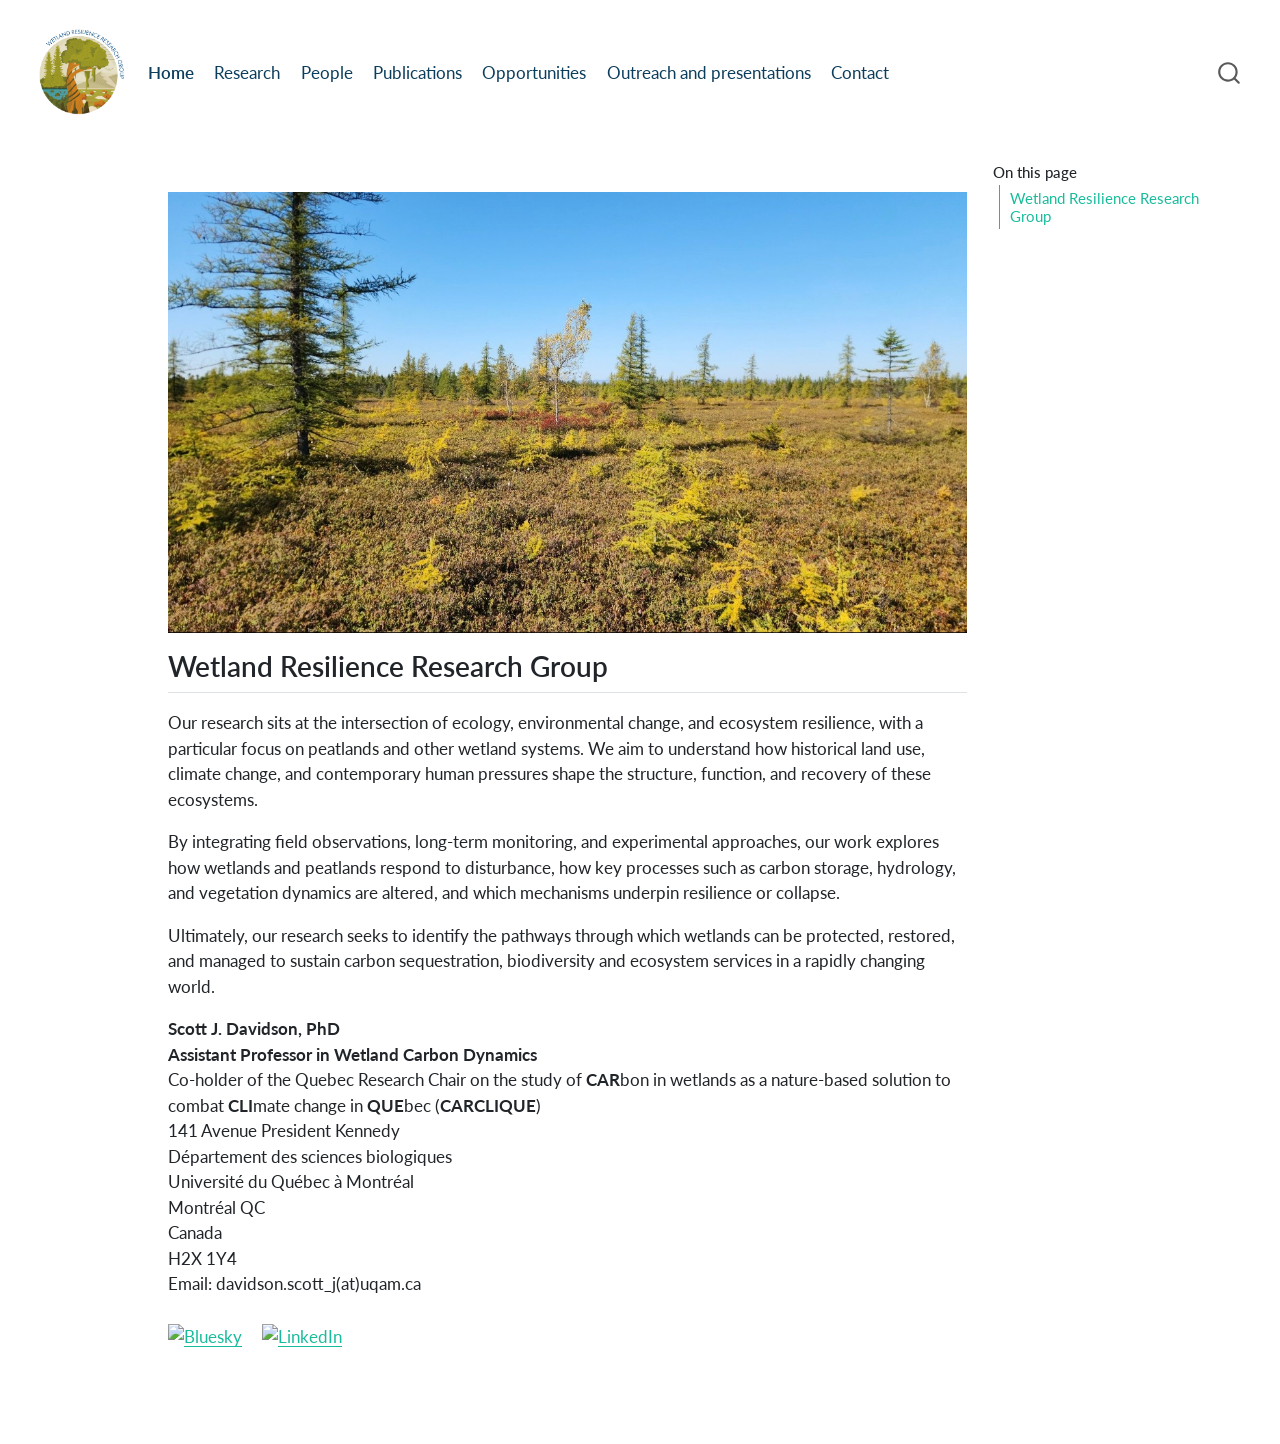
==== docs/index.html @ e8cce107 "Changes" ====
<!DOCTYPE html>
<html xmlns="http://www.w3.org/1999/xhtml" lang="en" xml:lang="en"><head>

<meta charset="utf-8">
<meta name="generator" content="quarto-1.5.57">

<meta name="viewport" content="width=device-width, initial-scale=1.0, user-scalable=yes">


<title>Home</title>
<style>
code{white-space: pre-wrap;}
span.smallcaps{font-variant: small-caps;}
div.columns{display: flex; gap: min(4vw, 1.5em);}
div.column{flex: auto; overflow-x: auto;}
div.hanging-indent{margin-left: 1.5em; text-indent: -1.5em;}
ul.task-list{list-style: none;}
ul.task-list li input[type="checkbox"] {
  width: 0.8em;
  margin: 0 0.8em 0.2em -1em; /* quarto-specific, see https://github.com/quarto-dev/quarto-cli/issues/4556 */ 
  vertical-align: middle;
}
</style>


<script src="site_libs/quarto-nav/quarto-nav.js"></script>
<script src="site_libs/quarto-nav/headroom.min.js"></script>
<script src="site_libs/clipboard/clipboard.min.js"></script>
<script src="site_libs/quarto-search/autocomplete.umd.js"></script>
<script src="site_libs/quarto-search/fuse.min.js"></script>
<script src="site_libs/quarto-search/quarto-search.js"></script>
<meta name="quarto:offset" content="./">
<link href="./images/logos/Dark blue text.png" rel="icon" type="image/png">
<script src="site_libs/quarto-html/quarto.js"></script>
<script src="site_libs/quarto-html/popper.min.js"></script>
<script src="site_libs/quarto-html/tippy.umd.min.js"></script>
<script src="site_libs/quarto-html/anchor.min.js"></script>
<link href="site_libs/quarto-html/tippy.css" rel="stylesheet">
<link href="site_libs/quarto-html/quarto-syntax-highlighting.css" rel="stylesheet" id="quarto-text-highlighting-styles">
<script src="site_libs/bootstrap/bootstrap.min.js"></script>
<link href="site_libs/bootstrap/bootstrap-icons.css" rel="stylesheet">
<link href="site_libs/bootstrap/bootstrap.min.css" rel="stylesheet" id="quarto-bootstrap" data-mode="light">
<script id="quarto-search-options" type="application/json">{
  "location": "navbar",
  "copy-button": false,
  "collapse-after": 3,
  "panel-placement": "end",
  "type": "overlay",
  "limit": 50,
  "keyboard-shortcut": [
    "f",
    "/",
    "s"
  ],
  "show-item-context": false,
  "language": {
    "search-no-results-text": "No results",
    "search-matching-documents-text": "matching documents",
    "search-copy-link-title": "Copy link to search",
    "search-hide-matches-text": "Hide additional matches",
    "search-more-match-text": "more match in this document",
    "search-more-matches-text": "more matches in this document",
    "search-clear-button-title": "Clear",
    "search-text-placeholder": "",
    "search-detached-cancel-button-title": "Cancel",
    "search-submit-button-title": "Submit",
    "search-label": "Search"
  }
}</script>


<link rel="stylesheet" href="styles.css">
</head>

<body class="nav-fixed">

<div id="quarto-search-results"></div>
  <header id="quarto-header" class="headroom fixed-top">
    <nav class="navbar navbar-expand-lg " data-bs-theme="dark">
      <div class="navbar-container container-fluid">
      <div class="navbar-brand-container mx-auto">
    <a href="./index.html" class="navbar-brand navbar-brand-logo">
    <img src="./images/logos/Dark blue text.png" alt="" class="navbar-logo">
    </a>
  </div>
            <div id="quarto-search" class="" title="Search"></div>
          <button class="navbar-toggler" type="button" data-bs-toggle="collapse" data-bs-target="#navbarCollapse" aria-controls="navbarCollapse" role="menu" aria-expanded="false" aria-label="Toggle navigation" onclick="if (window.quartoToggleHeadroom) { window.quartoToggleHeadroom(); }">
  <span class="navbar-toggler-icon"></span>
</button>
          <div class="collapse navbar-collapse" id="navbarCollapse">
            <ul class="navbar-nav navbar-nav-scroll me-auto">
  <li class="nav-item">
    <a class="nav-link active" href="./index.html" aria-current="page"> 
<span class="menu-text">Home</span></a>
  </li>  
  <li class="nav-item">
    <a class="nav-link" href="./Research.html"> 
<span class="menu-text">Research</span></a>
  </li>  
  <li class="nav-item">
    <a class="nav-link" href="./People.html"> 
<span class="menu-text">People</span></a>
  </li>  
  <li class="nav-item">
    <a class="nav-link" href="./Publications.html"> 
<span class="menu-text">Publications</span></a>
  </li>  
  <li class="nav-item">
    <a class="nav-link" href="./Opportunities.html"> 
<span class="menu-text">Opportunities</span></a>
  </li>  
  <li class="nav-item">
    <a class="nav-link" href="./outreach-presentations.html"> 
<span class="menu-text">Outreach and presentations</span></a>
  </li>  
  <li class="nav-item">
    <a class="nav-link" href="./contact.html"> 
<span class="menu-text">Contact</span></a>
  </li>  
</ul>
          </div> <!-- /navcollapse -->
            <div class="quarto-navbar-tools">
</div>
      </div> <!-- /container-fluid -->
    </nav>
</header>
<!-- content -->
<div id="quarto-content" class="quarto-container page-columns page-rows-contents page-layout-article page-navbar">
<!-- sidebar -->
<!-- margin-sidebar -->
    <div id="quarto-margin-sidebar" class="sidebar margin-sidebar">
        <nav id="TOC" role="doc-toc" class="toc-active">
    <h2 id="toc-title">On this page</h2>
   
  <ul>
  <li><a href="#wetland-resilience-research-group" id="toc-wetland-resilience-research-group" class="nav-link active" data-scroll-target="#wetland-resilience-research-group">Wetland Resilience Research Group</a></li>
  </ul>
</nav>
    </div>
<!-- main -->
<main class="content" id="quarto-document-content">

<header id="title-block-header">
<!-- <h1 class="title"></h1> -->
<!--  -->

</header>


<p><img src="images/peatland_home_page.jpg" class="img-fluid"></p>
<section id="wetland-resilience-research-group" class="level2">
<h2 class="anchored" data-anchor-id="wetland-resilience-research-group">Wetland Resilience Research Group</h2>
<p>Our research sits at the intersection of ecology, environmental change, and ecosystem resilience, with a particular focus on peatlands and other wetland systems. We aim to understand how historical land use, climate change, and contemporary human pressures shape the structure, function, and recovery of these ecosystems.</p>
<p>By integrating field observations, long-term monitoring, and experimental approaches, our work explores how wetlands and peatlands respond to disturbance, how key processes such as carbon storage, hydrology, and vegetation dynamics are altered, and which mechanisms underpin resilience or collapse.</p>
<p>Ultimately, our research seeks to identify the pathways through which wetlands can be protected, restored, and managed to sustain carbon sequestration, biodiversity and ecosystem services in a rapidly changing world.</p>
<p><strong>Scott J. Davidson, PhD</strong><br> <strong>Assistant Professor in Wetland Carbon Dynamics</strong><br> Co-holder of the Quebec Research Chair on the study of <strong>CAR</strong>bon in wetlands as a nature-based solution to combat <strong>CLI</strong>mate change in <strong>QUE</strong>bec (<strong>CARCLIQUE</strong>)<br> 141 Avenue President Kennedy<br> Département des sciences biologiques<br> Université du Québec à Montréal<br> Montréal QC<br> Canada<br> H2X 1Y4<br> Email: davidson.scott_j(at)uqam.ca<br></p>
<div style="display:flex; gap:20px; justify-content:left; align-items:left; margin-top:1.5rem;">
<p><a href="https://bsky.app/profile/wetlandresilienceresearchgroup.com" target="_blank" rel="noopener"> <img src="https://upload.wikimedia.org/wikipedia/commons/7/7a/Bluesky_Logo.svg" alt="Bluesky" style="height:36px; width:auto;"> </a></p>
<p><a href="https://www.linkedin.com/in/scott-j-davidson-8107076a/" target="_blank" rel="noopener"> <img src="https://upload.wikimedia.org/wikipedia/commons/c/ca/LinkedIn_logo_initials.png" alt="LinkedIn" style="height:36px; width:auto;"> </a></p>
</div>


</section>

</main> <!-- /main -->
<script id="quarto-html-after-body" type="application/javascript">
window.document.addEventListener("DOMContentLoaded", function (event) {
  const toggleBodyColorMode = (bsSheetEl) => {
    const mode = bsSheetEl.getAttribute("data-mode");
    const bodyEl = window.document.querySelector("body");
    if (mode === "dark") {
      bodyEl.classList.add("quarto-dark");
      bodyEl.classList.remove("quarto-light");
    } else {
      bodyEl.classList.add("quarto-light");
      bodyEl.classList.remove("quarto-dark");
    }
  }
  const toggleBodyColorPrimary = () => {
    const bsSheetEl = window.document.querySelector("link#quarto-bootstrap");
    if (bsSheetEl) {
      toggleBodyColorMode(bsSheetEl);
    }
  }
  toggleBodyColorPrimary();  
  const icon = "";
  const anchorJS = new window.AnchorJS();
  anchorJS.options = {
    placement: 'right',
    icon: icon
  };
  anchorJS.add('.anchored');
  const isCodeAnnotation = (el) => {
    for (const clz of el.classList) {
      if (clz.startsWith('code-annotation-')) {                     
        return true;
      }
    }
    return false;
  }
  const onCopySuccess = function(e) {
    // button target
    const button = e.trigger;
    // don't keep focus
    button.blur();
    // flash "checked"
    button.classList.add('code-copy-button-checked');
    var currentTitle = button.getAttribute("title");
    button.setAttribute("title", "Copied!");
    let tooltip;
    if (window.bootstrap) {
      button.setAttribute("data-bs-toggle", "tooltip");
      button.setAttribute("data-bs-placement", "left");
      button.setAttribute("data-bs-title", "Copied!");
      tooltip = new bootstrap.Tooltip(button, 
        { trigger: "manual", 
          customClass: "code-copy-button-tooltip",
          offset: [0, -8]});
      tooltip.show();    
    }
    setTimeout(function() {
      if (tooltip) {
        tooltip.hide();
        button.removeAttribute("data-bs-title");
        button.removeAttribute("data-bs-toggle");
        button.removeAttribute("data-bs-placement");
      }
      button.setAttribute("title", currentTitle);
      button.classList.remove('code-copy-button-checked');
    }, 1000);
    // clear code selection
    e.clearSelection();
  }
  const getTextToCopy = function(trigger) {
      const codeEl = trigger.previousElementSibling.cloneNode(true);
      for (const childEl of codeEl.children) {
        if (isCodeAnnotation(childEl)) {
          childEl.remove();
        }
      }
      return codeEl.innerText;
  }
  const clipboard = new window.ClipboardJS('.code-copy-button:not([data-in-quarto-modal])', {
    text: getTextToCopy
  });
  clipboard.on('success', onCopySuccess);
  if (window.document.getElementById('quarto-embedded-source-code-modal')) {
    // For code content inside modals, clipBoardJS needs to be initialized with a container option
    // TODO: Check when it could be a function (https://github.com/zenorocha/clipboard.js/issues/860)
    const clipboardModal = new window.ClipboardJS('.code-copy-button[data-in-quarto-modal]', {
      text: getTextToCopy,
      container: window.document.getElementById('quarto-embedded-source-code-modal')
    });
    clipboardModal.on('success', onCopySuccess);
  }
    var localhostRegex = new RegExp(/^(?:http|https):\/\/localhost\:?[0-9]*\//);
    var mailtoRegex = new RegExp(/^mailto:/);
      var filterRegex = new RegExp("https:\/\/wetlandresilienceresearchgroup\.com");
    var isInternal = (href) => {
        return filterRegex.test(href) || localhostRegex.test(href) || mailtoRegex.test(href);
    }
    // Inspect non-navigation links and adorn them if external
 	var links = window.document.querySelectorAll('a[href]:not(.nav-link):not(.navbar-brand):not(.toc-action):not(.sidebar-link):not(.sidebar-item-toggle):not(.pagination-link):not(.no-external):not([aria-hidden]):not(.dropdown-item):not(.quarto-navigation-tool):not(.about-link)');
    for (var i=0; i<links.length; i++) {
      const link = links[i];
      if (!isInternal(link.href)) {
        // undo the damage that might have been done by quarto-nav.js in the case of
        // links that we want to consider external
        if (link.dataset.originalHref !== undefined) {
          link.href = link.dataset.originalHref;
        }
      }
    }
  function tippyHover(el, contentFn, onTriggerFn, onUntriggerFn) {
    const config = {
      allowHTML: true,
      maxWidth: 500,
      delay: 100,
      arrow: false,
      appendTo: function(el) {
          return el.parentElement;
      },
      interactive: true,
      interactiveBorder: 10,
      theme: 'quarto',
      placement: 'bottom-start',
    };
    if (contentFn) {
      config.content = contentFn;
    }
    if (onTriggerFn) {
      config.onTrigger = onTriggerFn;
    }
    if (onUntriggerFn) {
      config.onUntrigger = onUntriggerFn;
    }
    window.tippy(el, config); 
  }
  const noterefs = window.document.querySelectorAll('a[role="doc-noteref"]');
  for (var i=0; i<noterefs.length; i++) {
    const ref = noterefs[i];
    tippyHover(ref, function() {
      // use id or data attribute instead here
      let href = ref.getAttribute('data-footnote-href') || ref.getAttribute('href');
      try { href = new URL(href).hash; } catch {}
      const id = href.replace(/^#\/?/, "");
      const note = window.document.getElementById(id);
      if (note) {
        return note.innerHTML;
      } else {
        return "";
      }
    });
  }
  const xrefs = window.document.querySelectorAll('a.quarto-xref');
  const processXRef = (id, note) => {
    // Strip column container classes
    const stripColumnClz = (el) => {
      el.classList.remove("page-full", "page-columns");
      if (el.children) {
        for (const child of el.children) {
          stripColumnClz(child);
        }
      }
    }
    stripColumnClz(note)
    if (id === null || id.startsWith('sec-')) {
      // Special case sections, only their first couple elements
      const container = document.createElement("div");
      if (note.children && note.children.length > 2) {
        container.appendChild(note.children[0].cloneNode(true));
        for (let i = 1; i < note.children.length; i++) {
          const child = note.children[i];
          if (child.tagName === "P" && child.innerText === "") {
            continue;
          } else {
            container.appendChild(child.cloneNode(true));
            break;
          }
        }
        if (window.Quarto?.typesetMath) {
          window.Quarto.typesetMath(container);
        }
        return container.innerHTML
      } else {
        if (window.Quarto?.typesetMath) {
          window.Quarto.typesetMath(note);
        }
        return note.innerHTML;
      }
    } else {
      // Remove any anchor links if they are present
      const anchorLink = note.querySelector('a.anchorjs-link');
      if (anchorLink) {
        anchorLink.remove();
      }
      if (window.Quarto?.typesetMath) {
        window.Quarto.typesetMath(note);
      }
      // TODO in 1.5, we should make sure this works without a callout special case
      if (note.classList.contains("callout")) {
        return note.outerHTML;
      } else {
        return note.innerHTML;
      }
    }
  }
  for (var i=0; i<xrefs.length; i++) {
    const xref = xrefs[i];
    tippyHover(xref, undefined, function(instance) {
      instance.disable();
      let url = xref.getAttribute('href');
      let hash = undefined; 
      if (url.startsWith('#')) {
        hash = url;
      } else {
        try { hash = new URL(url).hash; } catch {}
      }
      if (hash) {
        const id = hash.replace(/^#\/?/, "");
        const note = window.document.getElementById(id);
        if (note !== null) {
          try {
            const html = processXRef(id, note.cloneNode(true));
            instance.setContent(html);
          } finally {
            instance.enable();
            instance.show();
          }
        } else {
          // See if we can fetch this
          fetch(url.split('#')[0])
          .then(res => res.text())
          .then(html => {
            const parser = new DOMParser();
            const htmlDoc = parser.parseFromString(html, "text/html");
            const note = htmlDoc.getElementById(id);
            if (note !== null) {
              const html = processXRef(id, note);
              instance.setContent(html);
            } 
          }).finally(() => {
            instance.enable();
            instance.show();
          });
        }
      } else {
        // See if we can fetch a full url (with no hash to target)
        // This is a special case and we should probably do some content thinning / targeting
        fetch(url)
        .then(res => res.text())
        .then(html => {
          const parser = new DOMParser();
          const htmlDoc = parser.parseFromString(html, "text/html");
          const note = htmlDoc.querySelector('main.content');
          if (note !== null) {
            // This should only happen for chapter cross references
            // (since there is no id in the URL)
            // remove the first header
            if (note.children.length > 0 && note.children[0].tagName === "HEADER") {
              note.children[0].remove();
            }
            const html = processXRef(null, note);
            instance.setContent(html);
          } 
        }).finally(() => {
          instance.enable();
          instance.show();
        });
      }
    }, function(instance) {
    });
  }
      let selectedAnnoteEl;
      const selectorForAnnotation = ( cell, annotation) => {
        let cellAttr = 'data-code-cell="' + cell + '"';
        let lineAttr = 'data-code-annotation="' +  annotation + '"';
        const selector = 'span[' + cellAttr + '][' + lineAttr + ']';
        return selector;
      }
      const selectCodeLines = (annoteEl) => {
        const doc = window.document;
        const targetCell = annoteEl.getAttribute("data-target-cell");
        const targetAnnotation = annoteEl.getAttribute("data-target-annotation");
        const annoteSpan = window.document.querySelector(selectorForAnnotation(targetCell, targetAnnotation));
        const lines = annoteSpan.getAttribute("data-code-lines").split(",");
        const lineIds = lines.map((line) => {
          return targetCell + "-" + line;
        })
        let top = null;
        let height = null;
        let parent = null;
        if (lineIds.length > 0) {
            //compute the position of the single el (top and bottom and make a div)
            const el = window.document.getElementById(lineIds[0]);
            top = el.offsetTop;
            height = el.offsetHeight;
            parent = el.parentElement.parentElement;
          if (lineIds.length > 1) {
            const lastEl = window.document.getElementById(lineIds[lineIds.length - 1]);
            const bottom = lastEl.offsetTop + lastEl.offsetHeight;
            height = bottom - top;
          }
          if (top !== null && height !== null && parent !== null) {
            // cook up a div (if necessary) and position it 
            let div = window.document.getElementById("code-annotation-line-highlight");
            if (div === null) {
              div = window.document.createElement("div");
              div.setAttribute("id", "code-annotation-line-highlight");
              div.style.position = 'absolute';
              parent.appendChild(div);
            }
            div.style.top = top - 2 + "px";
            div.style.height = height + 4 + "px";
            div.style.left = 0;
            let gutterDiv = window.document.getElementById("code-annotation-line-highlight-gutter");
            if (gutterDiv === null) {
              gutterDiv = window.document.createElement("div");
              gutterDiv.setAttribute("id", "code-annotation-line-highlight-gutter");
              gutterDiv.style.position = 'absolute';
              const codeCell = window.document.getElementById(targetCell);
              const gutter = codeCell.querySelector('.code-annotation-gutter');
              gutter.appendChild(gutterDiv);
            }
            gutterDiv.style.top = top - 2 + "px";
            gutterDiv.style.height = height + 4 + "px";
          }
          selectedAnnoteEl = annoteEl;
        }
      };
      const unselectCodeLines = () => {
        const elementsIds = ["code-annotation-line-highlight", "code-annotation-line-highlight-gutter"];
        elementsIds.forEach((elId) => {
          const div = window.document.getElementById(elId);
          if (div) {
            div.remove();
          }
        });
        selectedAnnoteEl = undefined;
      };
        // Handle positioning of the toggle
    window.addEventListener(
      "resize",
      throttle(() => {
        elRect = undefined;
        if (selectedAnnoteEl) {
          selectCodeLines(selectedAnnoteEl);
        }
      }, 10)
    );
    function throttle(fn, ms) {
    let throttle = false;
    let timer;
      return (...args) => {
        if(!throttle) { // first call gets through
            fn.apply(this, args);
            throttle = true;
        } else { // all the others get throttled
            if(timer) clearTimeout(timer); // cancel #2
            timer = setTimeout(() => {
              fn.apply(this, args);
              timer = throttle = false;
            }, ms);
        }
      };
    }
      // Attach click handler to the DT
      const annoteDls = window.document.querySelectorAll('dt[data-target-cell]');
      for (const annoteDlNode of annoteDls) {
        annoteDlNode.addEventListener('click', (event) => {
          const clickedEl = event.target;
          if (clickedEl !== selectedAnnoteEl) {
            unselectCodeLines();
            const activeEl = window.document.querySelector('dt[data-target-cell].code-annotation-active');
            if (activeEl) {
              activeEl.classList.remove('code-annotation-active');
            }
            selectCodeLines(clickedEl);
            clickedEl.classList.add('code-annotation-active');
          } else {
            // Unselect the line
            unselectCodeLines();
            clickedEl.classList.remove('code-annotation-active');
          }
        });
      }
  const findCites = (el) => {
    const parentEl = el.parentElement;
    if (parentEl) {
      const cites = parentEl.dataset.cites;
      if (cites) {
        return {
          el,
          cites: cites.split(' ')
        };
      } else {
        return findCites(el.parentElement)
      }
    } else {
      return undefined;
    }
  };
  var bibliorefs = window.document.querySelectorAll('a[role="doc-biblioref"]');
  for (var i=0; i<bibliorefs.length; i++) {
    const ref = bibliorefs[i];
    const citeInfo = findCites(ref);
    if (citeInfo) {
      tippyHover(citeInfo.el, function() {
        var popup = window.document.createElement('div');
        citeInfo.cites.forEach(function(cite) {
          var citeDiv = window.document.createElement('div');
          citeDiv.classList.add('hanging-indent');
          citeDiv.classList.add('csl-entry');
          var biblioDiv = window.document.getElementById('ref-' + cite);
          if (biblioDiv) {
            citeDiv.innerHTML = biblioDiv.innerHTML;
          }
          popup.appendChild(citeDiv);
        });
        return popup.innerHTML;
      });
    }
  }
});
</script>
</div> <!-- /content -->




</body></html>
---- docs/site_libs/quarto-html/tippy.css ----
.tippy-box[data-animation=fade][data-state=hidden]{opacity:0}[data-tippy-root]{max-width:calc(100vw - 10px)}.tippy-box{position:relative;background-color:#333;color:#fff;border-radius:4px;font-size:14px;line-height:1.4;white-space:normal;outline:0;transition-property:transform,visibility,opacity}.tippy-box[data-placement^=top]>.tippy-arrow{bottom:0}.tippy-box[data-placement^=top]>.tippy-arrow:before{bottom:-7px;left:0;border-width:8px 8px 0;border-top-color:initial;transform-origin:center top}.tippy-box[data-placement^=bottom]>.tippy-arrow{top:0}.tippy-box[data-placement^=bottom]>.tippy-arrow:before{top:-7px;left:0;border-width:0 8px 8px;border-bottom-color:initial;transform-origin:center bottom}.tippy-box[data-placement^=left]>.tippy-arrow{right:0}.tippy-box[data-placement^=left]>.tippy-arrow:before{border-width:8px 0 8px 8px;border-left-color:initial;right:-7px;transform-origin:center left}.tippy-box[data-placement^=right]>.tippy-arrow{left:0}.tippy-box[data-placement^=right]>.tippy-arrow:before{left:-7px;border-width:8px 8px 8px 0;border-right-color:initial;transform-origin:center right}.tippy-box[data-inertia][data-state=visible]{transition-timing-function:cubic-bezier(.54,1.5,.38,1.11)}.tippy-arrow{width:16px;height:16px;color:#333}.tippy-arrow:before{content:"";position:absolute;border-color:transparent;border-style:solid}.tippy-content{position:relative;padding:5px 9px;z-index:1}
---- docs/site_libs/quarto-html/quarto-syntax-highlighting.css ----
/* quarto syntax highlight colors */
:root {
  --quarto-hl-ot-color: #003B4F;
  --quarto-hl-at-color: #657422;
  --quarto-hl-ss-color: #20794D;
  --quarto-hl-an-color: #5E5E5E;
  --quarto-hl-fu-color: #4758AB;
  --quarto-hl-st-color: #20794D;
  --quarto-hl-cf-color: #003B4F;
  --quarto-hl-op-color: #5E5E5E;
  --quarto-hl-er-color: #AD0000;
  --quarto-hl-bn-color: #AD0000;
  --quarto-hl-al-color: #AD0000;
  --quarto-hl-va-color: #111111;
  --quarto-hl-bu-color: inherit;
  --quarto-hl-ex-color: inherit;
  --quarto-hl-pp-color: #AD0000;
  --quarto-hl-in-color: #5E5E5E;
  --quarto-hl-vs-color: #20794D;
  --quarto-hl-wa-color: #5E5E5E;
  --quarto-hl-do-color: #5E5E5E;
  --quarto-hl-im-color: #00769E;
  --quarto-hl-ch-color: #20794D;
  --quarto-hl-dt-color: #AD0000;
  --quarto-hl-fl-color: #AD0000;
  --quarto-hl-co-color: #5E5E5E;
  --quarto-hl-cv-color: #5E5E5E;
  --quarto-hl-cn-color: #8f5902;
  --quarto-hl-sc-color: #5E5E5E;
  --quarto-hl-dv-color: #AD0000;
  --quarto-hl-kw-color: #003B4F;
}

/* other quarto variables */
:root {
  --quarto-font-monospace: SFMono-Regular, Menlo, Monaco, Consolas, "Liberation Mono", "Courier New", monospace;
}

pre > code.sourceCode > span {
  color: #003B4F;
}

code span {
  color: #003B4F;
}

code.sourceCode > span {
  color: #003B4F;
}

div.sourceCode,
div.sourceCode pre.sourceCode {
  color: #003B4F;
}

code span.ot {
  color: #003B4F;
  font-style: inherit;
}

code span.at {
  color: #657422;
  font-style: inherit;
}

code span.ss {
  color: #20794D;
  font-style: inherit;
}

code span.an {
  color: #5E5E5E;
  font-style: inherit;
}

code span.fu {
  color: #4758AB;
  font-style: inherit;
}

code span.st {
  color: #20794D;
  font-style: inherit;
}

code span.cf {
  color: #003B4F;
  font-weight: bold;
  font-style: inherit;
}

code span.op {
  color: #5E5E5E;
  font-style: inherit;
}

code span.er {
  color: #AD0000;
  font-style: inherit;
}

code span.bn {
  color: #AD0000;
  font-style: inherit;
}

code span.al {
  color: #AD0000;
  font-style: inherit;
}

code span.va {
  color: #111111;
  font-style: inherit;
}

code span.bu {
  font-style: inherit;
}

code span.ex {
  font-style: inherit;
}

code span.pp {
  color: #AD0000;
  font-style: inherit;
}

code span.in {
  color: #5E5E5E;
  font-style: inherit;
}

code span.vs {
  color: #20794D;
  font-style: inherit;
}

code span.wa {
  color: #5E5E5E;
  font-style: italic;
}

code span.do {
  color: #5E5E5E;
  font-style: italic;
}

code span.im {
  color: #00769E;
  font-style: inherit;
}

code span.ch {
  color: #20794D;
  font-style: inherit;
}

code span.dt {
  color: #AD0000;
  font-style: inherit;
}

code span.fl {
  color: #AD0000;
  font-style: inherit;
}

code span.co {
  color: #5E5E5E;
  font-style: inherit;
}

code span.cv {
  color: #5E5E5E;
  font-style: italic;
}

code span.cn {
  color: #8f5902;
  font-style: inherit;
}

code span.sc {
  color: #5E5E5E;
  font-style: inherit;
}

code span.dv {
  color: #AD0000;
  font-style: inherit;
}

code span.kw {
  color: #003B4F;
  font-weight: bold;
  font-style: inherit;
}

.prevent-inlining {
  content: "</";
}

/*# sourceMappingURL=debc5d5d77c3f9108843748ff7464032.css.map */
---- docs/styles.css ----
/* css styles */

.navbar-logo {
  max-height: 100px !important; /* Adjust the pixel value as needed */
  /* Optionally, you can set an explicit height or width */
  /* height: 100px !important; */
  /* width: auto !important; */
}
/* People page layout */
.person-row {
  display: flex;
  align-items: flex-start;
  gap: 1.25rem;
  margin-top: 0.75rem;
}

.person-photo {
  width: 500px;
  height: 300px;
  object-fit: cover;
  object-position: 50% 18%;
}

.person-row h2 {
  margin-top: 0;
}
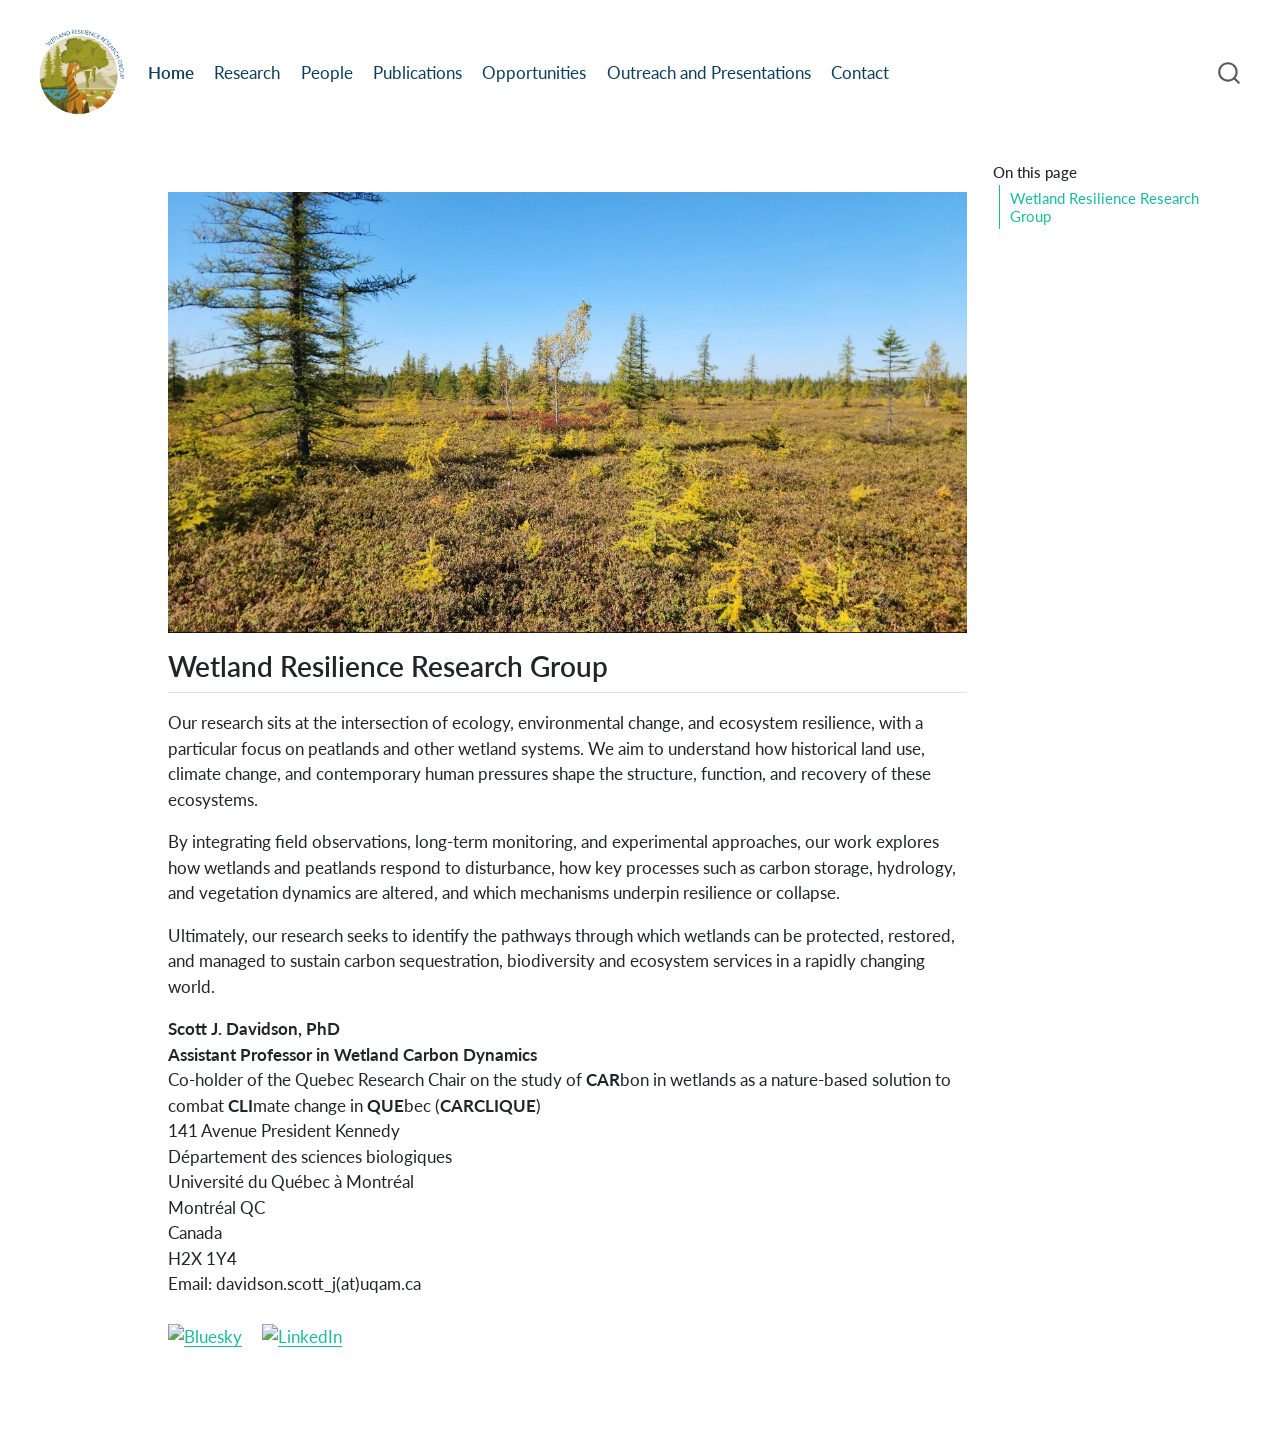
==== commit 4accd735: "Changes" ====
--- a/docs/index.html
+++ b/docs/index.html
@@ -111,7 +111,7 @@
   </li>  
   <li class="nav-item">
     <a class="nav-link" href="./outreach-presentations.html"> 
-<span class="menu-text">Outreach and presentations</span></a>
+<span class="menu-text">Outreach and Presentations</span></a>
   </li>  
   <li class="nav-item">
     <a class="nav-link" href="./contact.html"> 
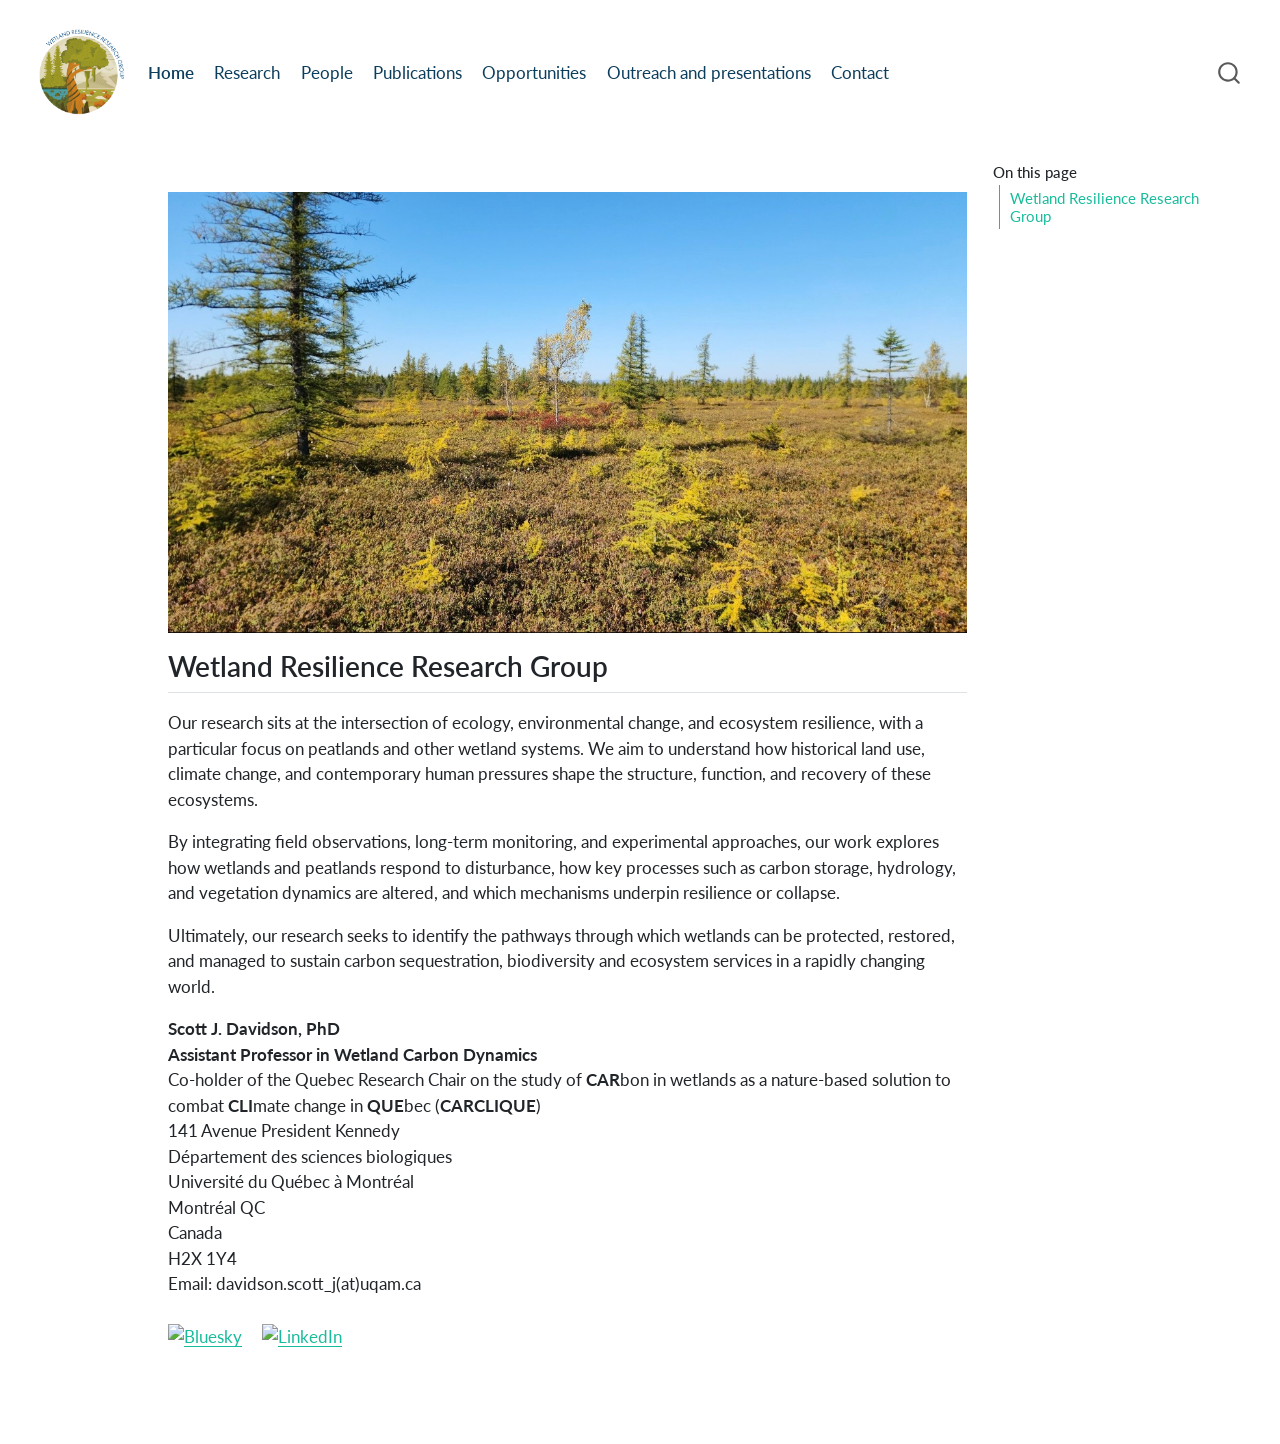
==== commit 551adfdd: "changes" ====
--- a/docs/index.html
+++ b/docs/index.html
@@ -111,7 +111,7 @@
   </li>  
   <li class="nav-item">
     <a class="nav-link" href="./outreach-presentations.html"> 
-<span class="menu-text">Outreach and Presentations</span></a>
+<span class="menu-text">Outreach and presentations</span></a>
   </li>  
   <li class="nav-item">
     <a class="nav-link" href="./contact.html"> 
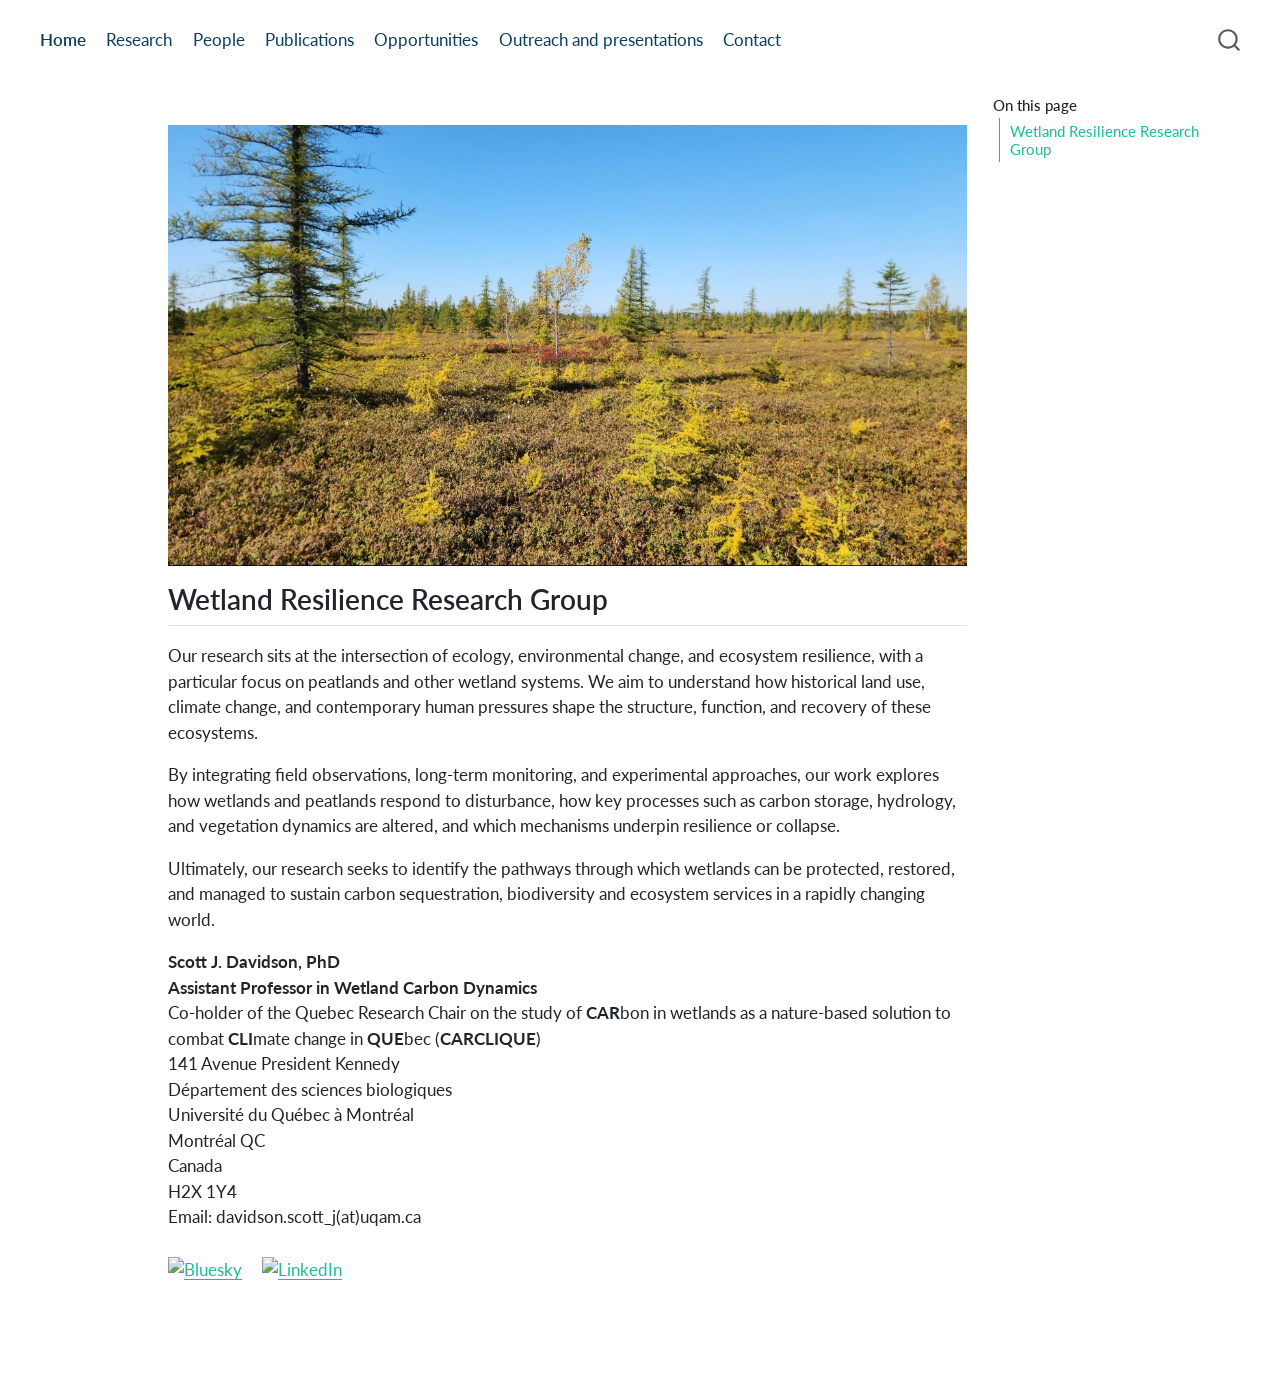
==== commit 5ec76ffa: "Changes" ====
--- a/docs/index.html
+++ b/docs/index.html
@@ -30,7 +30,6 @@
 <script src="site_libs/quarto-search/fuse.min.js"></script>
 <script src="site_libs/quarto-search/quarto-search.js"></script>
 <meta name="quarto:offset" content="./">
-<link href="./images/logos/Dark blue text.png" rel="icon" type="image/png">
 <script src="site_libs/quarto-html/quarto.js"></script>
 <script src="site_libs/quarto-html/popper.min.js"></script>
 <script src="site_libs/quarto-html/tippy.umd.min.js"></script>
@@ -78,11 +77,6 @@
   <header id="quarto-header" class="headroom fixed-top">
     <nav class="navbar navbar-expand-lg " data-bs-theme="dark">
       <div class="navbar-container container-fluid">
-      <div class="navbar-brand-container mx-auto">
-    <a href="./index.html" class="navbar-brand navbar-brand-logo">
-    <img src="./images/logos/Dark blue text.png" alt="" class="navbar-logo">
-    </a>
-  </div>
             <div id="quarto-search" class="" title="Search"></div>
           <button class="navbar-toggler" type="button" data-bs-toggle="collapse" data-bs-target="#navbarCollapse" aria-controls="navbarCollapse" role="menu" aria-expanded="false" aria-label="Toggle navigation" onclick="if (window.quartoToggleHeadroom) { window.quartoToggleHeadroom(); }">
   <span class="navbar-toggler-icon"></span>
@@ -255,7 +249,7 @@
   }
     var localhostRegex = new RegExp(/^(?:http|https):\/\/localhost\:?[0-9]*\//);
     var mailtoRegex = new RegExp(/^mailto:/);
-      var filterRegex = new RegExp("https:\/\/wetlandresilienceresearchgroup\.com");
+      var filterRegex = new RegExp('/' + window.location.host + '/');
     var isInternal = (href) => {
         return filterRegex.test(href) || localhostRegex.test(href) || mailtoRegex.test(href);
     }
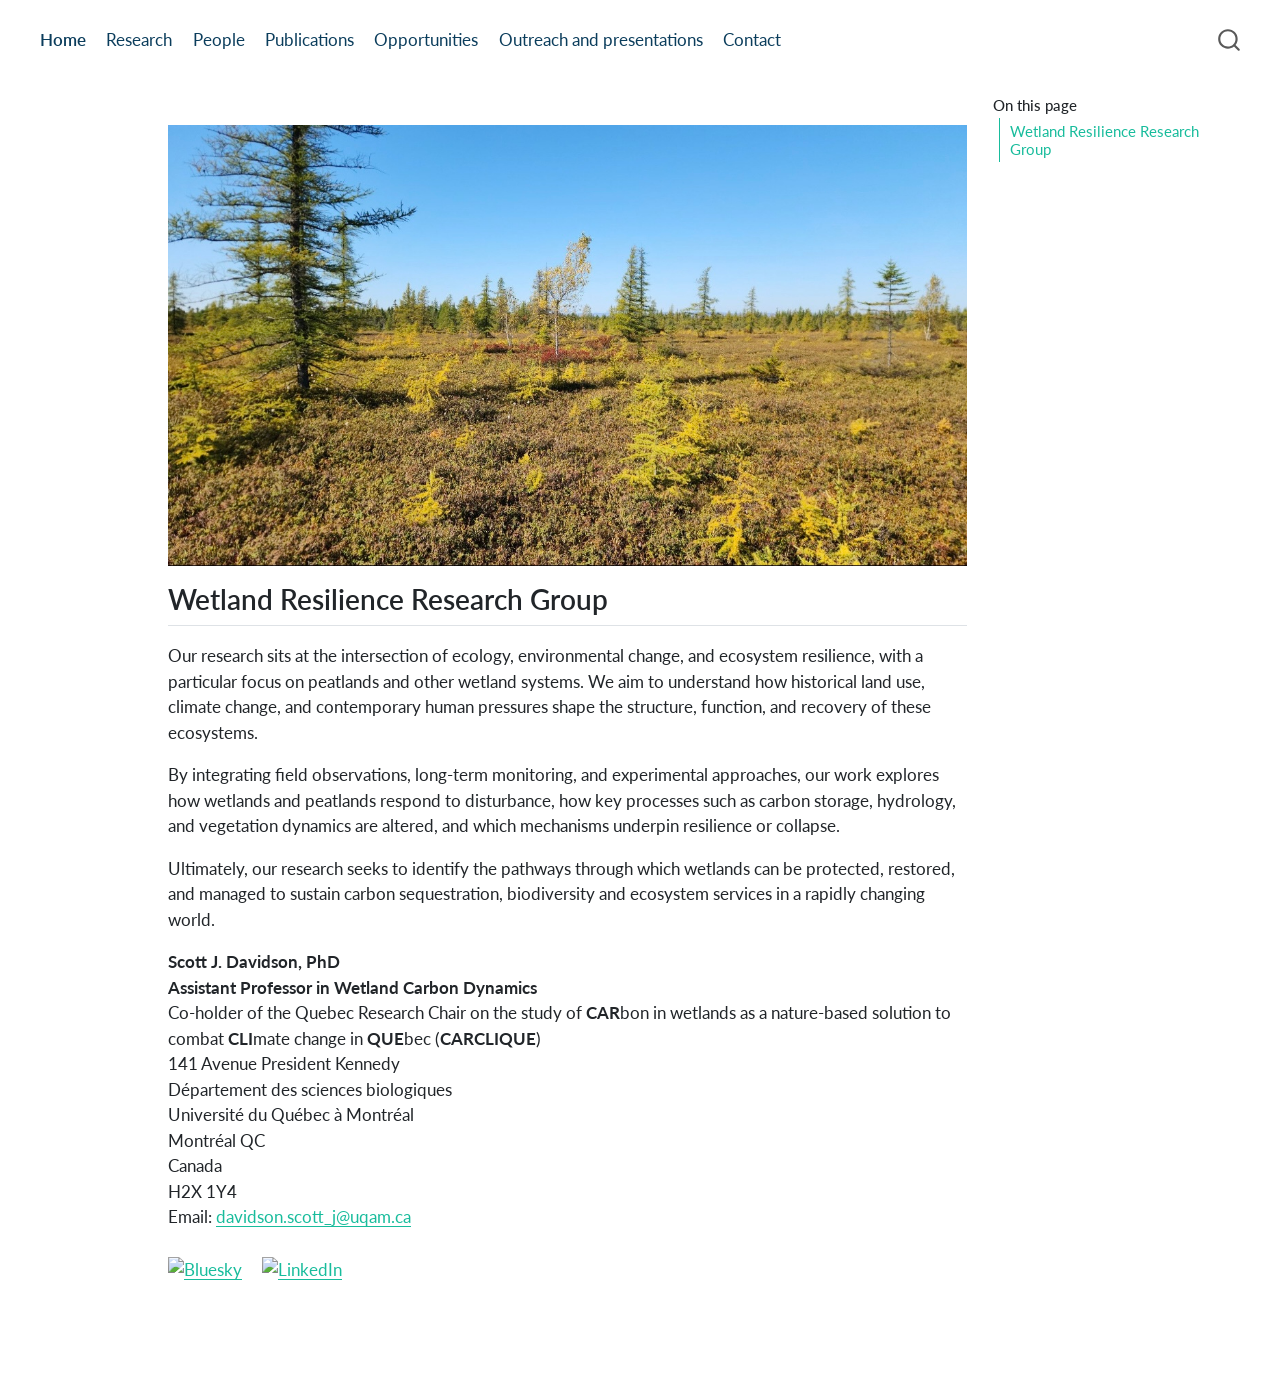
==== commit 67a28cd9: "Changes" ====
--- a/docs/index.html
+++ b/docs/index.html
@@ -147,7 +147,7 @@
 <p>Our research sits at the intersection of ecology, environmental change, and ecosystem resilience, with a particular focus on peatlands and other wetland systems. We aim to understand how historical land use, climate change, and contemporary human pressures shape the structure, function, and recovery of these ecosystems.</p>
 <p>By integrating field observations, long-term monitoring, and experimental approaches, our work explores how wetlands and peatlands respond to disturbance, how key processes such as carbon storage, hydrology, and vegetation dynamics are altered, and which mechanisms underpin resilience or collapse.</p>
 <p>Ultimately, our research seeks to identify the pathways through which wetlands can be protected, restored, and managed to sustain carbon sequestration, biodiversity and ecosystem services in a rapidly changing world.</p>
-<p><strong>Scott J. Davidson, PhD</strong><br> <strong>Assistant Professor in Wetland Carbon Dynamics</strong><br> Co-holder of the Quebec Research Chair on the study of <strong>CAR</strong>bon in wetlands as a nature-based solution to combat <strong>CLI</strong>mate change in <strong>QUE</strong>bec (<strong>CARCLIQUE</strong>)<br> 141 Avenue President Kennedy<br> Département des sciences biologiques<br> Université du Québec à Montréal<br> Montréal QC<br> Canada<br> H2X 1Y4<br> Email: davidson.scott_j(at)uqam.ca<br></p>
+<p><strong>Scott J. Davidson, PhD</strong><br> <strong>Assistant Professor in Wetland Carbon Dynamics</strong><br> Co-holder of the Quebec Research Chair on the study of <strong>CAR</strong>bon in wetlands as a nature-based solution to combat <strong>CLI</strong>mate change in <strong>QUE</strong>bec (<strong>CARCLIQUE</strong>)<br> 141 Avenue President Kennedy<br> Département des sciences biologiques<br> Université du Québec à Montréal<br> Montréal QC<br> Canada<br> H2X 1Y4<br> Email: <a href="mailto:davidson.scott_j@uqam.ca" class="email">davidson.scott_j@uqam.ca</a><br></p>
 <div style="display:flex; gap:20px; justify-content:left; align-items:left; margin-top:1.5rem;">
 <p><a href="https://bsky.app/profile/wetlandresilienceresearchgroup.com" target="_blank" rel="noopener"> <img src="https://upload.wikimedia.org/wikipedia/commons/7/7a/Bluesky_Logo.svg" alt="Bluesky" style="height:36px; width:auto;"> </a></p>
 <p><a href="https://www.linkedin.com/in/scott-j-davidson-8107076a/" target="_blank" rel="noopener"> <img src="https://upload.wikimedia.org/wikipedia/commons/c/ca/LinkedIn_logo_initials.png" alt="LinkedIn" style="height:36px; width:auto;"> </a></p>
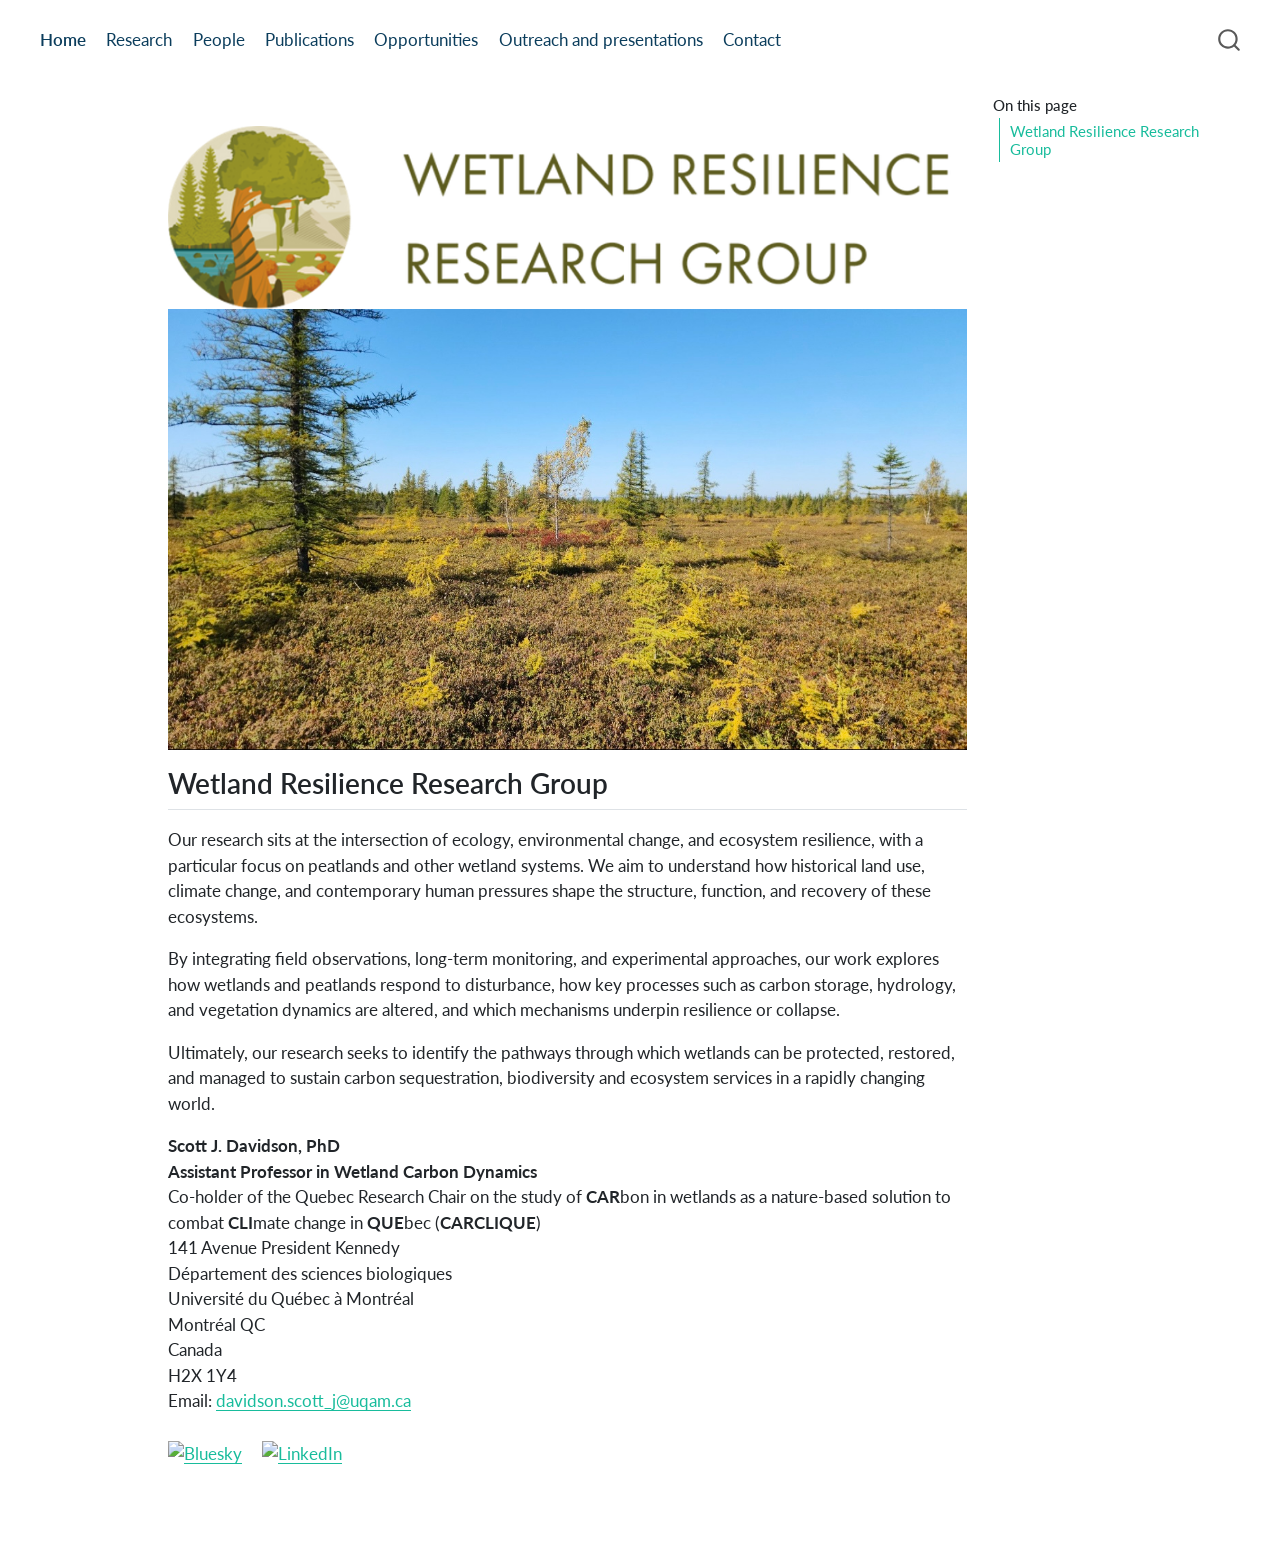
==== commit d41cef7f: "changes" ====
--- a/docs/index.html
+++ b/docs/index.html
@@ -141,7 +141,7 @@
 </header>
 
 
-<p><img src="images/peatland_home_page.jpg" class="img-fluid"></p>
+<p><img src="images/WRRG_logo.png" class="img-fluid"> <img src="images/peatland_home_page.jpg" class="img-fluid"></p>
 <section id="wetland-resilience-research-group" class="level2">
 <h2 class="anchored" data-anchor-id="wetland-resilience-research-group">Wetland Resilience Research Group</h2>
 <p>Our research sits at the intersection of ecology, environmental change, and ecosystem resilience, with a particular focus on peatlands and other wetland systems. We aim to understand how historical land use, climate change, and contemporary human pressures shape the structure, function, and recovery of these ecosystems.</p>
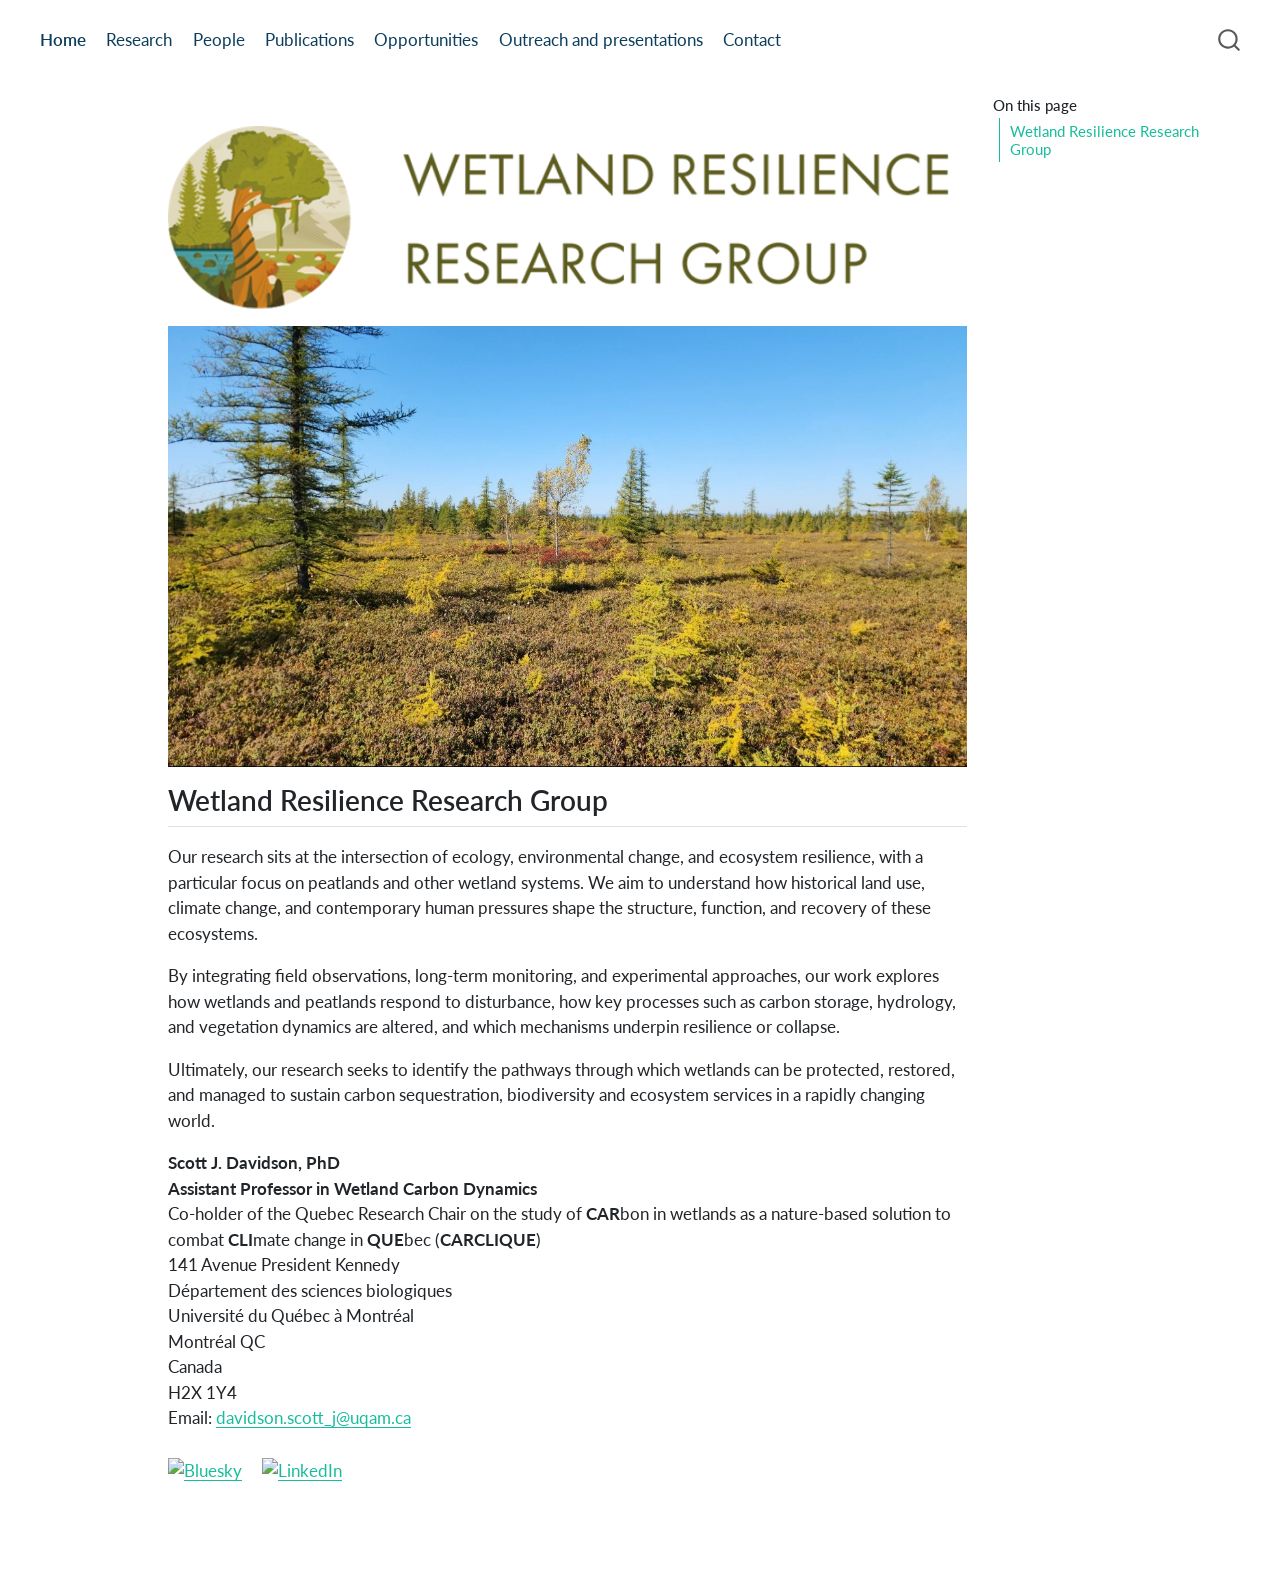
==== commit e8d452d5: "changes" ====
--- a/docs/index.html
+++ b/docs/index.html
@@ -141,7 +141,8 @@
 </header>
 
 
-<p><img src="images/WRRG_logo.png" class="img-fluid"> <img src="images/peatland_home_page.jpg" class="img-fluid"></p>
+<p><img src="images/WRRG_logo.png" class="img-fluid"></p>
+<p><img src="images/peatland_home_page.jpg" class="img-fluid"></p>
 <section id="wetland-resilience-research-group" class="level2">
 <h2 class="anchored" data-anchor-id="wetland-resilience-research-group">Wetland Resilience Research Group</h2>
 <p>Our research sits at the intersection of ecology, environmental change, and ecosystem resilience, with a particular focus on peatlands and other wetland systems. We aim to understand how historical land use, climate change, and contemporary human pressures shape the structure, function, and recovery of these ecosystems.</p>
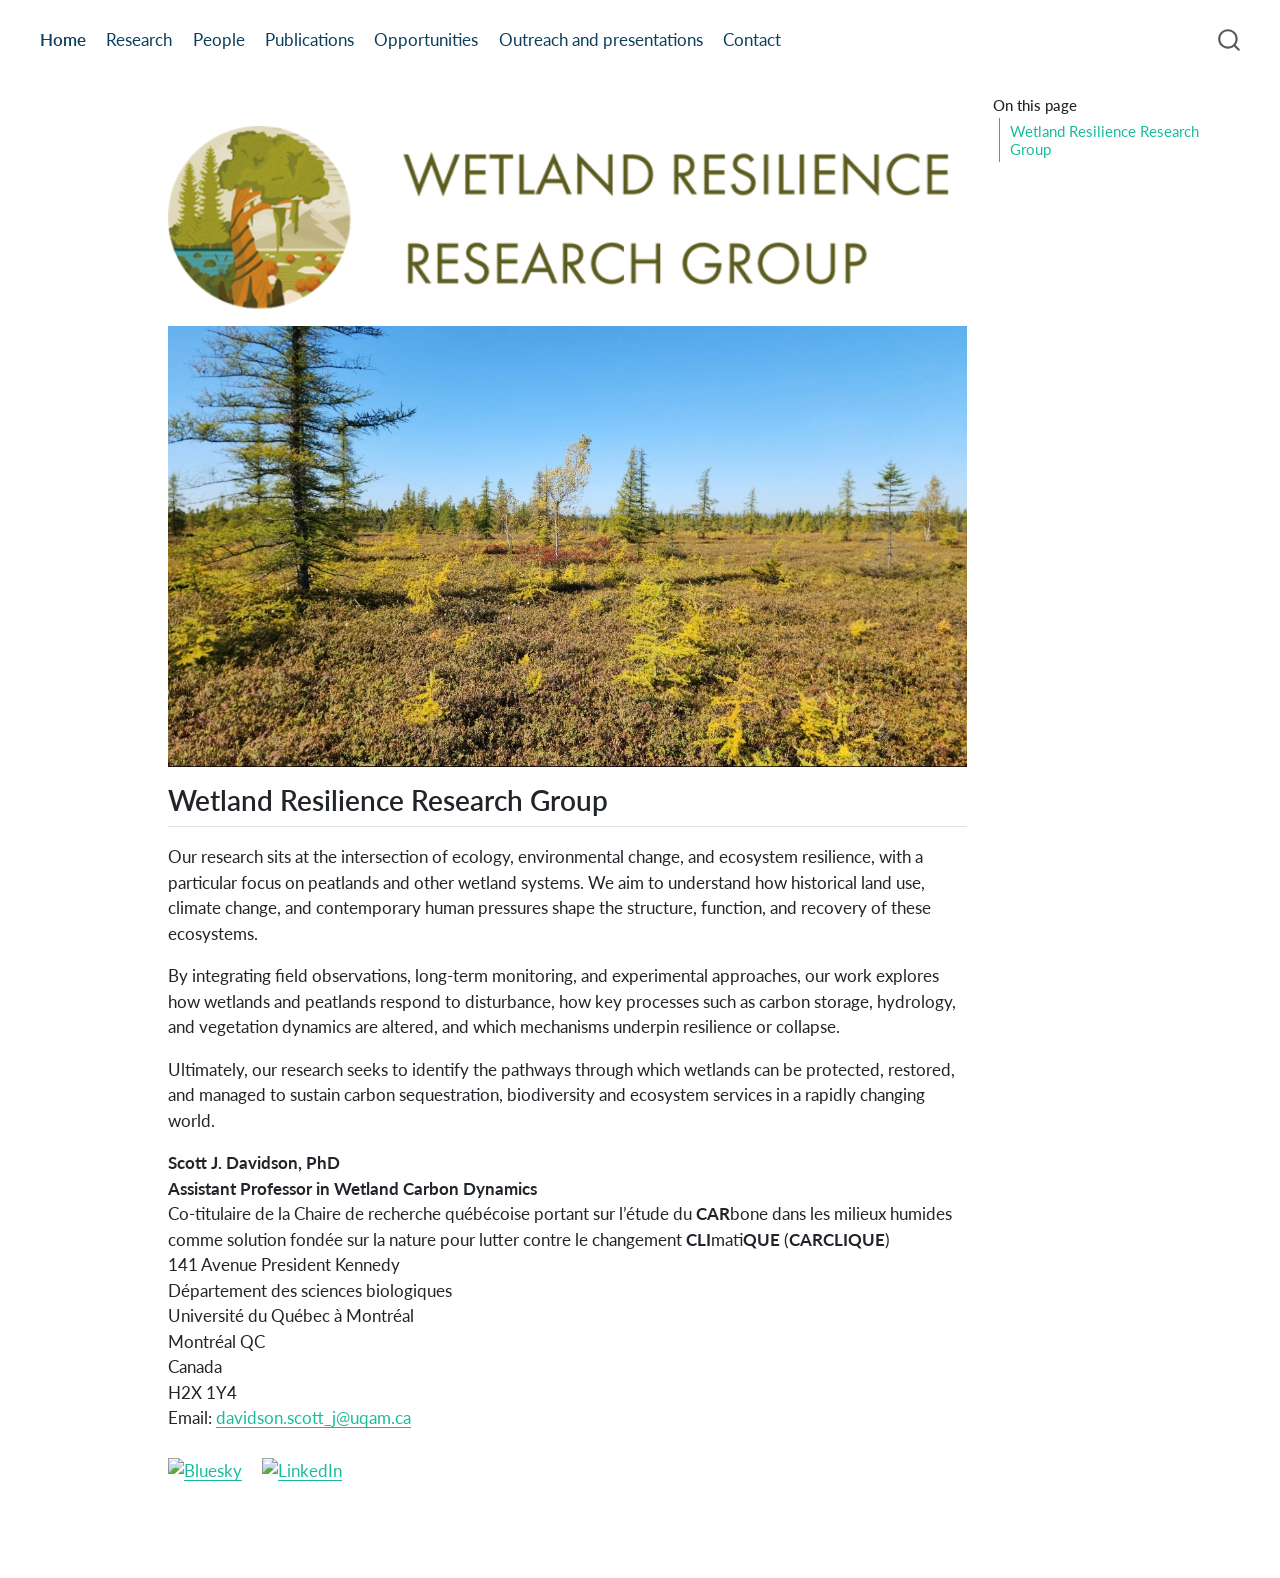
==== commit 5329e12d: "Changes" ====
--- a/docs/index.html
+++ b/docs/index.html
@@ -148,7 +148,7 @@
 <p>Our research sits at the intersection of ecology, environmental change, and ecosystem resilience, with a particular focus on peatlands and other wetland systems. We aim to understand how historical land use, climate change, and contemporary human pressures shape the structure, function, and recovery of these ecosystems.</p>
 <p>By integrating field observations, long-term monitoring, and experimental approaches, our work explores how wetlands and peatlands respond to disturbance, how key processes such as carbon storage, hydrology, and vegetation dynamics are altered, and which mechanisms underpin resilience or collapse.</p>
 <p>Ultimately, our research seeks to identify the pathways through which wetlands can be protected, restored, and managed to sustain carbon sequestration, biodiversity and ecosystem services in a rapidly changing world.</p>
-<p><strong>Scott J. Davidson, PhD</strong><br> <strong>Assistant Professor in Wetland Carbon Dynamics</strong><br> Co-holder of the Quebec Research Chair on the study of <strong>CAR</strong>bon in wetlands as a nature-based solution to combat <strong>CLI</strong>mate change in <strong>QUE</strong>bec (<strong>CARCLIQUE</strong>)<br> 141 Avenue President Kennedy<br> Département des sciences biologiques<br> Université du Québec à Montréal<br> Montréal QC<br> Canada<br> H2X 1Y4<br> Email: <a href="mailto:davidson.scott_j@uqam.ca" class="email">davidson.scott_j@uqam.ca</a><br></p>
+<p><strong>Scott J. Davidson, PhD</strong><br> <strong>Assistant Professor in Wetland Carbon Dynamics</strong><br> Co-titulaire de la Chaire de recherche québécoise portant sur l’étude du <strong>CAR</strong>bone dans les milieux humides comme solution fondée sur la nature pour lutter contre le changement <strong>CLI</strong>mati<strong>QUE</strong> (<strong>CARCLIQUE</strong>)<br> 141 Avenue President Kennedy<br> Département des sciences biologiques<br> Université du Québec à Montréal<br> Montréal QC<br> Canada<br> H2X 1Y4<br> Email: <a href="mailto:davidson.scott_j@uqam.ca" class="email">davidson.scott_j@uqam.ca</a><br></p>
 <div style="display:flex; gap:20px; justify-content:left; align-items:left; margin-top:1.5rem;">
 <p><a href="https://bsky.app/profile/wetlandresilienceresearchgroup.com" target="_blank" rel="noopener"> <img src="https://upload.wikimedia.org/wikipedia/commons/7/7a/Bluesky_Logo.svg" alt="Bluesky" style="height:36px; width:auto;"> </a></p>
 <p><a href="https://www.linkedin.com/in/scott-j-davidson-8107076a/" target="_blank" rel="noopener"> <img src="https://upload.wikimedia.org/wikipedia/commons/c/ca/LinkedIn_logo_initials.png" alt="LinkedIn" style="height:36px; width:auto;"> </a></p>
